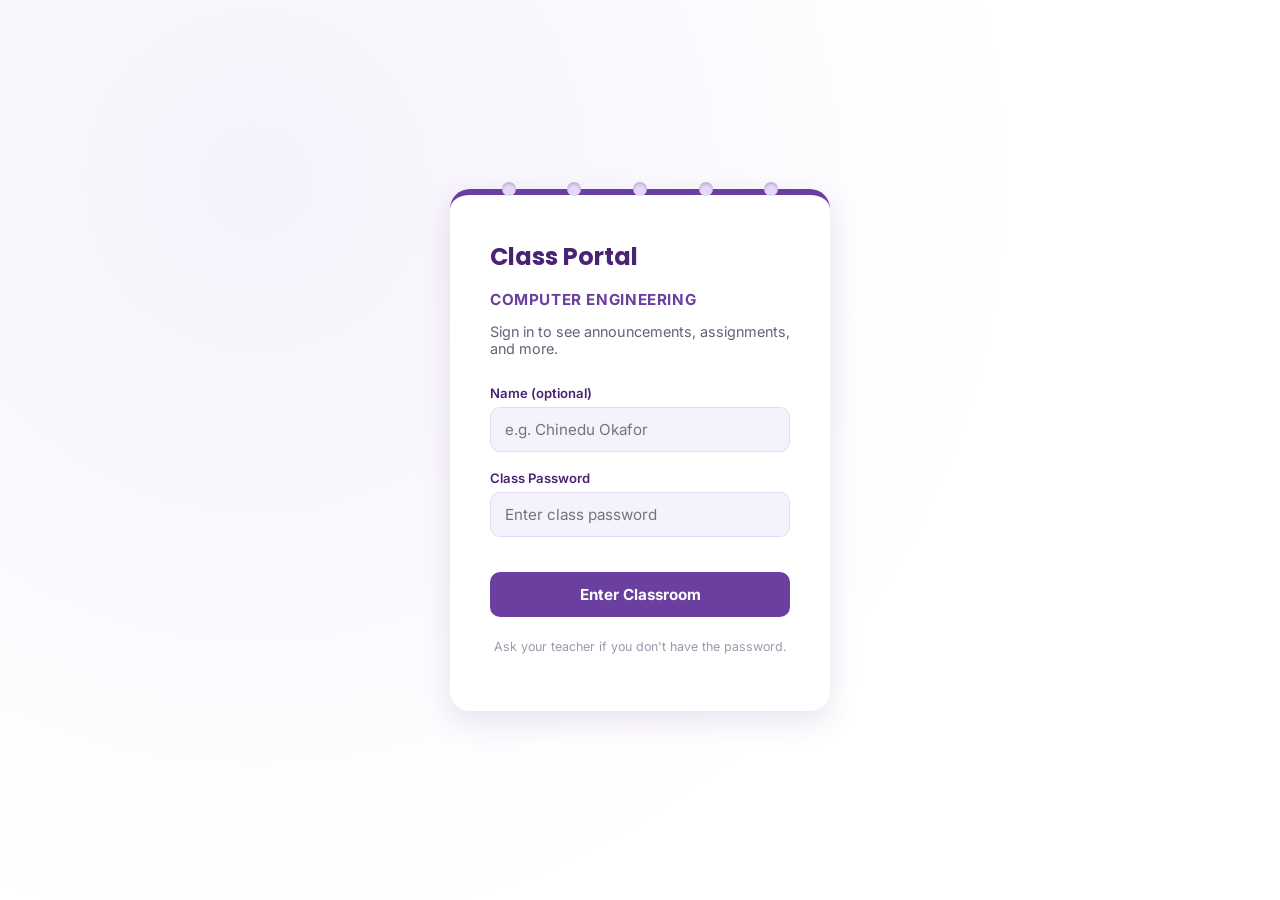
==== index.html @ cd18fdca "Initial commit: class portal" ====
<!DOCTYPE html>
<html lang="en">
<head>
<meta charset="UTF-8" />
<meta name="viewport" content="width=device-width, initial-scale=1.0" />
<title>Class Portal — Sign In</title>
<link rel="stylesheet" href="css/style.css" />
</head>
<body>

<div class="auth-wrap">
  <div class="auth-card">
    <div class="ring-row">
      <span class="hole"></span><span class="hole"></span><span class="hole"></span>
      <span class="hole"></span><span class="hole"></span>
    </div>
    <h1>Class Portal</h1>
    <p class="class-name">Computer Engineering</p>
    <p class="sub">Sign in to see announcements, assignments, and more.</p>

    <form id="loginForm" novalidate>
      <div class="field">
        <label for="studentName">Name (optional)</label>
        <input type="text" id="studentName" placeholder="e.g. Chinedu Okafor" autocomplete="name" />
      </div>
      <div class="field">
        <label for="password">Class Password</label>
        <input type="password" id="password" placeholder="Enter class password" required autocomplete="current-password" />
      </div>
      <div class="error-msg" id="errorMsg"></div>
      <button type="submit" class="submit-btn">Enter Classroom</button>
    </form>

    <p class="hint">Ask your teacher if you don't have the password.</p>
  </div>
</div>

<script src="js/app.js"></script>
</body>
</html>
---- css/style.css ----
/* ==========================================================================
   Class Portal — design tokens
   Palette:
     --paper:      #FFFFFF   base background
     --mist:       #F6F2FC   soft lavender panels
     --royal:      #6B3FA0   primary purple
     --violet:     #4A2372   deep violet (headers/ink accents)
     --lilac:      #A87FD1   secondary / hover
     --ink:        #2B2233   body text
   Type:
     Display: "Poppins"  — rounded, friendly, classroom-appropriate
     Body:    "Inter"    — clean, legible
   ========================================================================== */

@import url('https://fonts.googleapis.com/css2?family=Poppins:wght@500;600;700;800&family=Inter:wght@400;500;600&display=swap');

:root {
  --paper: #FFFFFF;
  --mist: #F6F2FC;
  --royal: #6B3FA0;
  --violet: #4A2372;
  --lilac: #A87FD1;
  --ink: #2B2233;
  --ring-hole: #E4D9F6;
  --radius: 14px;
  --shadow: 0 10px 30px rgba(74, 35, 114, 0.12);
}

* { box-sizing: border-box; }

html, body {
  margin: 0;
  padding: 0;
  background: var(--paper);
  color: var(--ink);
  font-family: 'Inter', sans-serif;
  min-height: 100vh;
}

h1, h2, h3, .display {
  font-family: 'Poppins', sans-serif;
  color: var(--violet);
  margin: 0;
}

a { color: var(--royal); }

button {
  font-family: 'Inter', sans-serif;
  cursor: pointer;
}

/* Spiral notebook edge — signature motif, used on page containers */
.notebook-edge {
  position: fixed;
  top: 0;
  left: 0;
  bottom: 0;
  width: 34px;
  background: var(--mist);
  border-right: 2px dashed var(--lilac);
  display: flex;
  flex-direction: column;
  align-items: center;
  justify-content: flex-start;
  gap: 26px;
  padding-top: 40px;
  z-index: 5;
}
.notebook-edge .hole {
  width: 14px;
  height: 14px;
  border-radius: 50%;
  background: var(--ring-hole);
  box-shadow: inset 0 2px 3px rgba(74,35,114,0.25);
}

@media (max-width: 640px) {
  .notebook-edge { display: none; }
}

/* ---------------- Top bar ---------------- */
.topbar {
  position: sticky;
  top: 0;
  z-index: 20;
  display: flex;
  align-items: center;
  justify-content: space-between;
  padding: 16px 24px 16px 64px;
  background: rgba(255,255,255,0.9);
  backdrop-filter: blur(6px);
  border-bottom: 1px solid var(--ring-hole);
}
@media (max-width: 640px) {
  .topbar { padding-left: 20px; }
}

.brand {
  display: flex;
  align-items: center;
  gap: 10px;
  font-family: 'Poppins', sans-serif;
  font-weight: 700;
  color: var(--violet);
  font-size: 1.1rem;
}
.brand .dot {
  width: 10px;
  height: 10px;
  border-radius: 50%;
  background: var(--royal);
}

.hamburger {
  width: 44px;
  height: 44px;
  border-radius: 10px;
  border: none;
  background: var(--mist);
  display: flex;
  flex-direction: column;
  align-items: center;
  justify-content: center;
  gap: 5px;
  transition: background 0.2s ease;
}
.hamburger:hover { background: var(--ring-hole); }
.hamburger span {
  display: block;
  width: 20px;
  height: 2px;
  background: var(--violet);
  border-radius: 2px;
}

.logout-link {
  font-size: 0.85rem;
  color: var(--royal);
  text-decoration: none;
  border: 1px solid var(--ring-hole);
  padding: 8px 14px;
  border-radius: 999px;
  transition: all 0.2s ease;
}
.logout-link:hover { background: var(--mist); }

/* ---------------- Slide-out nav (the "tab list") ---------------- */
.nav-overlay {
  position: fixed;
  inset: 0;
  background: rgba(43, 34, 51, 0.35);
  opacity: 0;
  pointer-events: none;
  transition: opacity 0.25s ease;
  z-index: 30;
}
.nav-overlay.open {
  opacity: 1;
  pointer-events: auto;
}

.side-nav {
  position: fixed;
  top: 0;
  bottom: 0;
  left: 0;
  width: 280px;
  max-width: 82vw;
  background: var(--violet);
  color: white;
  transform: translateX(-100%);
  transition: transform 0.3s cubic-bezier(.25,.8,.25,1);
  z-index: 31;
  padding: 28px 0;
  display: flex;
  flex-direction: column;
  box-shadow: var(--shadow);
}
.side-nav.open { transform: translateX(0); }

.side-nav .side-brand {
  font-family: 'Poppins', sans-serif;
  font-weight: 700;
  font-size: 1.2rem;
  padding: 0 26px 20px;
  border-bottom: 1px solid rgba(255,255,255,0.15);
  margin-bottom: 12px;
}

.side-nav a {
  display: flex;
  align-items: center;
  gap: 12px;
  color: rgba(255,255,255,0.88);
  text-decoration: none;
  font-family: 'Poppins', sans-serif;
  font-weight: 500;
  padding: 14px 26px;
  position: relative;
  transition: background 0.2s ease, color 0.2s ease;
}
.side-nav a .tag {
  font-size: 0.7rem;
  opacity: 0.6;
  font-family: 'Inter', sans-serif;
}
.side-nav a:hover {
  background: rgba(255,255,255,0.08);
  color: white;
}
.side-nav a.active {
  color: white;
  background: rgba(255,255,255,0.14);
}
.side-nav a.active::before {
  content: "";
  position: absolute;
  left: 0; top: 0; bottom: 0;
  width: 4px;
  background: var(--lilac);
  /* highlighter marker on the active tab */
  box-shadow: 0 0 8px var(--lilac);
}

.side-nav .nav-close {
  margin: 0 26px 16px auto;
  background: none;
  border: none;
  color: rgba(255,255,255,0.7);
  font-size: 1.4rem;
  align-self: flex-end;
  margin-right: 20px;
}

/* ---------------- Page shell ---------------- */
.page {
  padding: 40px 32px 80px 64px;
  max-width: 980px;
  margin: 0 auto;
}
@media (max-width: 640px) {
  .page { padding: 28px 20px 60px; }
}

.page-header {
  margin-bottom: 28px;
}
.page-header .eyebrow {
  text-transform: uppercase;
  letter-spacing: 0.12em;
  font-size: 0.72rem;
  color: var(--lilac);
  font-weight: 600;
  margin-bottom: 6px;
  display: block;
}
.page-header h1 {
  font-size: 2rem;
  font-weight: 700;
}
.page-header p {
  color: #6b5f78;
  margin-top: 8px;
}

.card {
  background: var(--mist);
  border-radius: var(--radius);
  padding: 22px 24px;
  margin-bottom: 16px;
  border: 1px solid var(--ring-hole);
}
.card h3 { font-size: 1.05rem; margin-bottom: 6px; }
.card .meta {
  font-size: 0.78rem;
  color: var(--royal);
  font-weight: 600;
  text-transform: uppercase;
  letter-spacing: 0.06em;
  margin-bottom: 8px;
  display: block;
}
.card p { margin: 0; color: #4a3f56; line-height: 1.55; }

.grid {
  display: grid;
  grid-template-columns: repeat(auto-fill, minmax(200px, 1fr));
  gap: 16px;
}
.grid .tile {
  background: var(--mist);
  border-radius: var(--radius);
  overflow: hidden;
  border: 1px solid var(--ring-hole);
  text-align: center;
}
.grid .tile .thumb {
  height: 130px;
  background: linear-gradient(135deg, var(--lilac), var(--royal));
  display: flex;
  align-items: center;
  justify-content: center;
  color: white;
  font-family: 'Poppins', sans-serif;
  font-size: 2rem;
}
.grid .tile .label {
  padding: 10px 8px;
  font-size: 0.85rem;
  font-weight: 600;
  color: var(--violet);
}

table {
  width: 100%;
  border-collapse: collapse;
  background: var(--paper);
  border-radius: var(--radius);
  overflow: hidden;
  box-shadow: var(--shadow);
}
th, td {
  text-align: left;
  padding: 12px 16px;
  border-bottom: 1px solid var(--ring-hole);
  font-size: 0.92rem;
}
th {
  background: var(--violet);
  color: white;
  font-family: 'Poppins', sans-serif;
  font-weight: 600;
}
tr:last-child td { border-bottom: none; }

textarea.note-area {
  width: 100%;
  min-height: 220px;
  border-radius: var(--radius);
  border: 1px solid var(--ring-hole);
  background: var(--paper);
  padding: 18px;
  font-family: 'Inter', sans-serif;
  font-size: 0.95rem;
  color: var(--ink);
  resize: vertical;
  line-height: 1.6;
}
.note-toolbar {
  display: flex;
  justify-content: space-between;
  align-items: center;
  margin-bottom: 10px;
  font-size: 0.82rem;
  color: #6b5f78;
}
.save-btn {
  background: var(--royal);
  color: white;
  border: none;
  padding: 10px 20px;
  border-radius: 999px;
  font-weight: 600;
  font-size: 0.85rem;
  transition: background 0.2s ease;
}
.save-btn:hover { background: var(--violet); }

/* ---------------- Auth page ---------------- */
.auth-wrap {
  min-height: 100vh;
  display: flex;
  align-items: center;
  justify-content: center;
  background: radial-gradient(circle at 20% 20%, var(--mist), var(--paper) 60%);
  padding: 20px;
}
.auth-card {
  background: var(--paper);
  border-radius: 20px;
  box-shadow: var(--shadow);
  padding: 44px 40px;
  width: 100%;
  max-width: 380px;
  border-top: 6px solid var(--royal);
  position: relative;
}
.auth-card .ring-row {
  position: absolute;
  top: -13px;
  left: 0; right: 0;
  display: flex;
  justify-content: space-evenly;
}
.auth-card .ring-row .hole {
  width: 14px; height: 14px;
  border-radius: 50%;
  background: var(--ring-hole);
  box-shadow: inset 0 2px 3px rgba(74,35,114,0.25);
}
.auth-card h1 {
  font-size: 1.5rem;
  margin-bottom: 4px;
}
.auth-card .class-name {
  font-size: 0.95rem;
  font-weight: 700;
  letter-spacing: 0.04em;
  text-transform: uppercase;
  color: var(--royal);
  margin-bottom: 10px;
}
.auth-card .sub {
  color: #6b5f78;
  font-size: 0.9rem;
  margin-bottom: 28px;
}
.field { margin-bottom: 18px; }
.field label {
  display: block;
  font-size: 0.82rem;
  font-weight: 600;
  color: var(--violet);
  margin-bottom: 6px;
}
.field input {
  width: 100%;
  padding: 12px 14px;
  border-radius: 10px;
  border: 1.5px solid var(--ring-hole);
  font-size: 0.95rem;
  font-family: 'Inter', sans-serif;
  background: var(--mist);
  color: var(--ink);
}
.field input:focus {
  outline: none;
  border-color: var(--royal);
  background: var(--paper);
}
.submit-btn {
  width: 100%;
  padding: 13px;
  border: none;
  border-radius: 10px;
  background: var(--royal);
  color: white;
  font-weight: 700;
  font-size: 0.95rem;
  transition: background 0.2s ease, transform 0.15s ease;
}
.submit-btn:hover { background: var(--violet); }
.submit-btn:active { transform: scale(0.98); }
.error-msg {
  color: #B3261E;
  font-size: 0.82rem;
  margin-top: -10px;
  margin-bottom: 14px;
  min-height: 1em;
}
.hint {
  margin-top: 22px;
  text-align: center;
  font-size: 0.78rem;
  color: #a196ac;
}

/* ---------------- Theme: Light (default) / Dim ---------------- */
[data-theme="dim"] {
  --paper: #FBF9FE;
  --mist: #EFE6FB;
  --ring-hole: #D8C6F2;
}

.toggle-row {
  display: flex;
  align-items: center;
  justify-content: space-between;
  padding: 18px 22px;
}
.switch {
  position: relative;
  width: 52px;
  height: 28px;
  background: var(--ring-hole);
  border-radius: 999px;
  border: none;
  cursor: pointer;
  transition: background 0.2s ease;
}
.switch::after {
  content: "";
  position: absolute;
  top: 3px; left: 3px;
  width: 22px; height: 22px;
  border-radius: 50%;
  background: white;
  box-shadow: 0 2px 4px rgba(0,0,0,0.2);
  transition: transform 0.2s ease;
}
.switch.on { background: var(--royal); }
.switch.on::after { transform: translateX(24px); }

:focus-visible {
  outline: 3px solid var(--lilac);
  outline-offset: 2px;
}

@media (prefers-reduced-motion: reduce) {
  * { transition: none !important; }
}
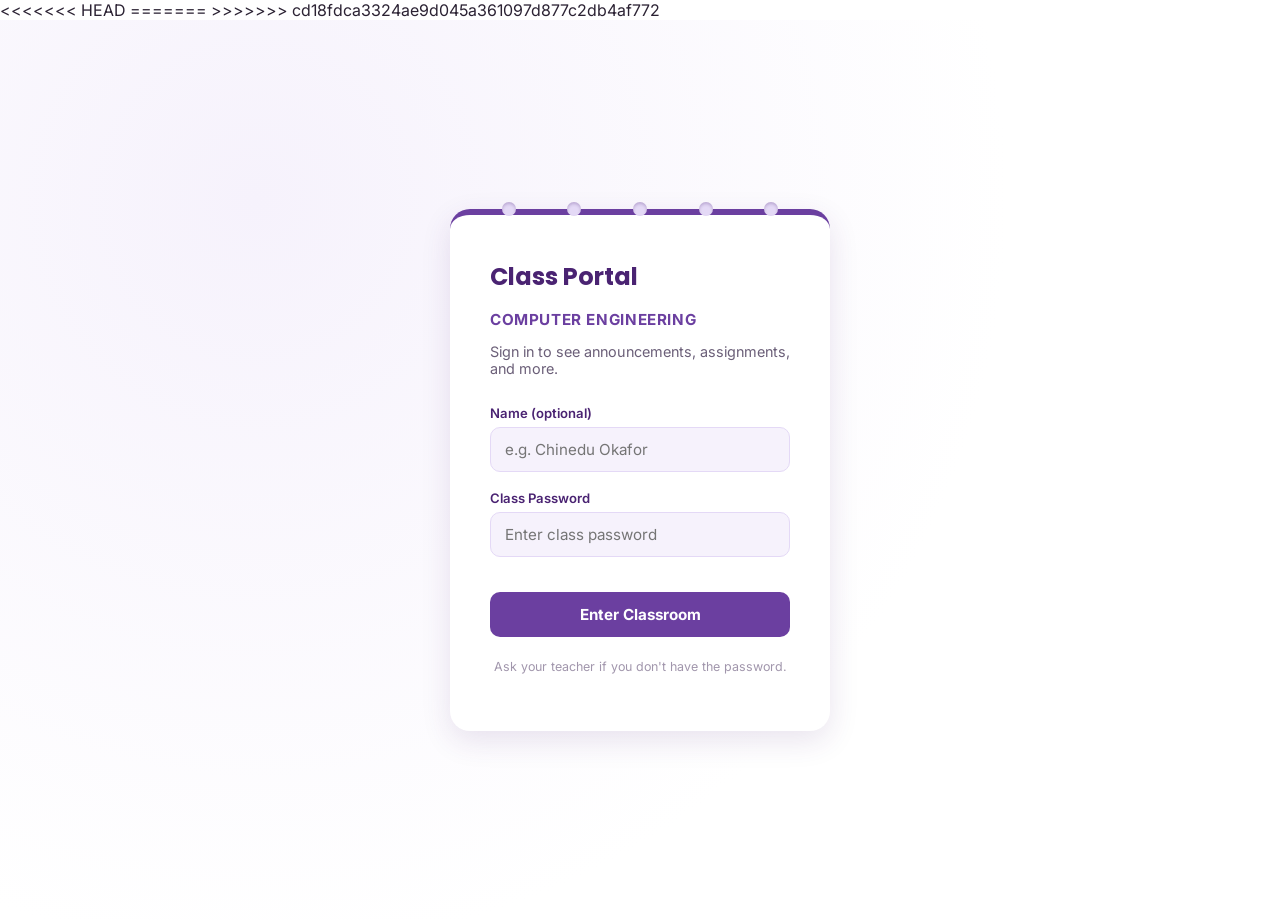
==== commit 0808983a: "Merge remote changes" ====
--- a/index.html
+++ b/index.html
@@ -3,6 +3,17 @@
 <head>
 <meta charset="UTF-8" />
 <meta name="viewport" content="width=device-width, initial-scale=1.0" />
+<<<<<<< HEAD
+<link rel="manifest" href="manifest.json" />
+<meta name="theme-color" content="#6B3FA0" />
+<link rel="icon" href="icons/icon-192.png" />
+<link rel="apple-touch-icon" href="icons/icon-192.png" />
+<meta name="mobile-web-app-capable" content="yes" />
+<meta name="apple-mobile-web-app-capable" content="yes" />
+<meta name="apple-mobile-web-app-status-bar-style" content="black-translucent" />
+
+=======
+>>>>>>> cd18fdca3324ae9d045a361097d877c2db4af772
 <title>Class Portal — Sign In</title>
 <link rel="stylesheet" href="css/style.css" />
 </head>
